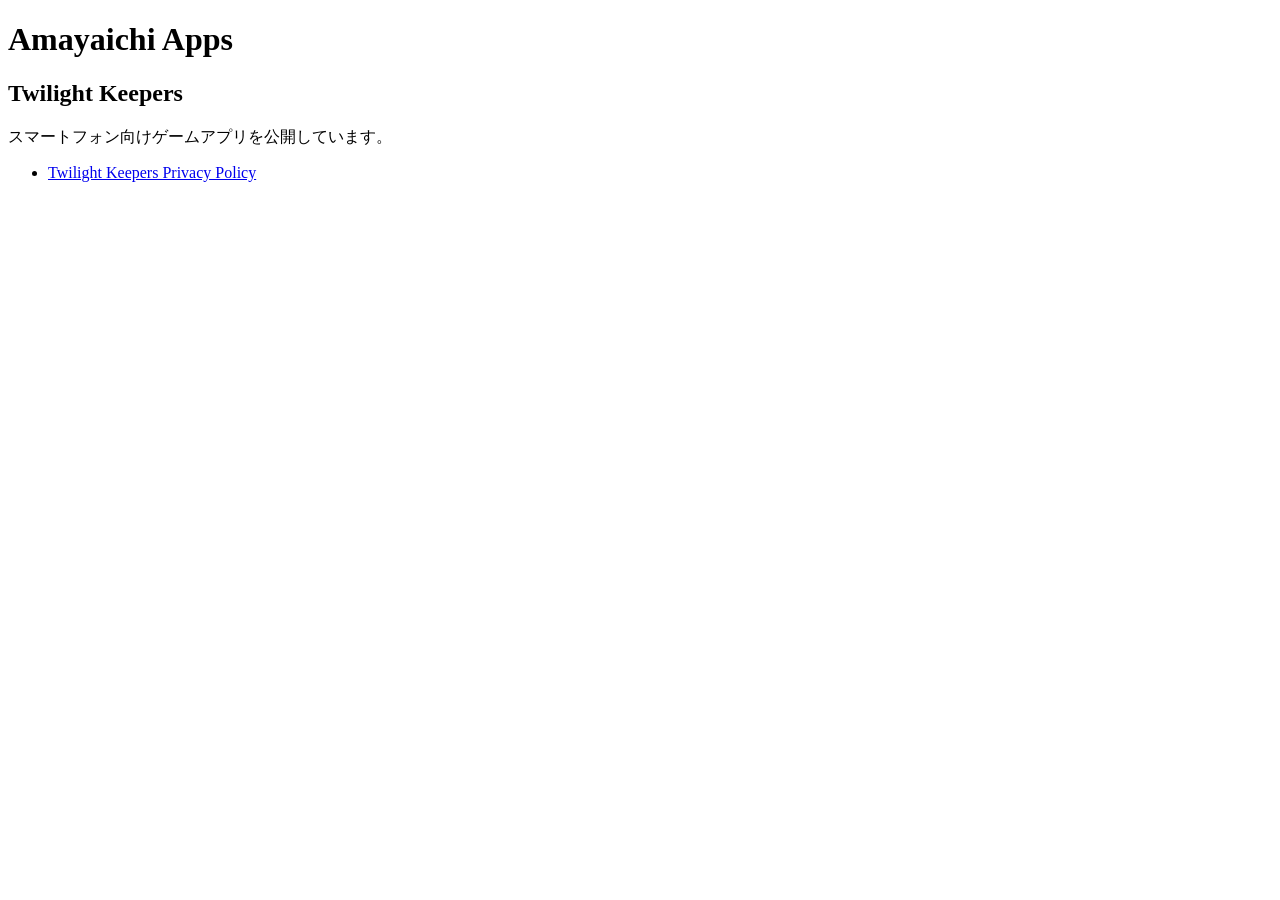
==== index.html @ 92163c18 "html add html add" ====
<!doctype html>
<html lang="ja">
  <head>
    <meta charset="utf-8" />
    <meta name="viewport" content="width=device-width, initial-scale=1" />
    <title>Amayaichi Apps</title>
  </head>
  <body>
    <h1>Amayaichi Apps</h1>
    <h2>Twilight Keepers</h2>
    <p>スマートフォン向けゲームアプリを公開しています。</p>

    <ul>
      <li>
        <a href="https://amayaichi.github.io/twilight-keepers-policy/">
          Twilight Keepers Privacy Policy
        </a>
      </li>
    </ul>
  </body>
</html>
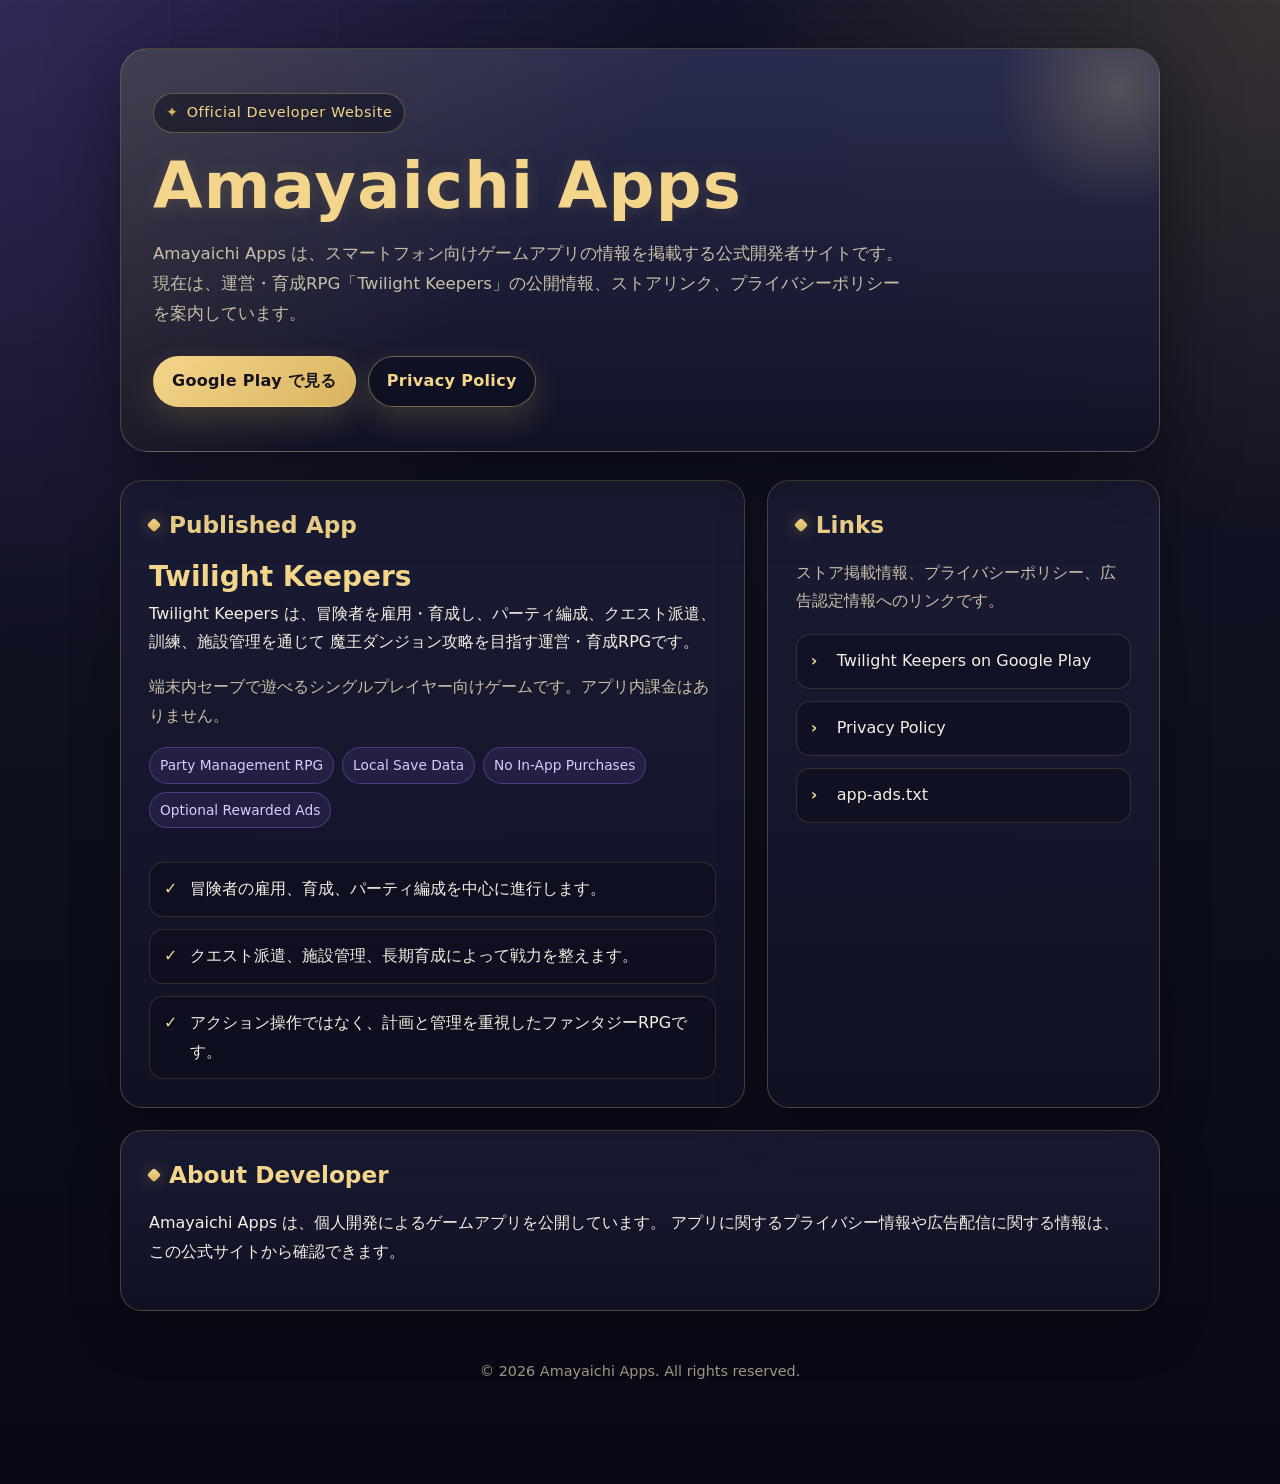
==== commit 8f76ab7a: "Improve developer website landing page" ====
--- a/index.html
+++ b/index.html
@@ -1,21 +1,388 @@
 <!doctype html>
 <html lang="ja">
-  <head>
-    <meta charset="utf-8" />
-    <meta name="viewport" content="width=device-width, initial-scale=1" />
-    <title>Amayaichi Apps</title>
-  </head>
-  <body>
-    <h1>Amayaichi Apps</h1>
-    <h2>Twilight Keepers</h2>
-    <p>スマートフォン向けゲームアプリを公開しています。</p>
-
-    <ul>
-      <li>
-        <a href="https://amayaichi.github.io/twilight-keepers-policy/">
-          Twilight Keepers Privacy Policy
-        </a>
-      </li>
-    </ul>
-  </body>
+<head>
+  <meta charset="utf-8">
+  <meta name="viewport" content="width=device-width, initial-scale=1">
+  <meta name="description" content="Amayaichi Apps の公式開発者サイト。スマートフォン向けゲーム Twilight Keepers の情報、Play Store、プライバシーポリシーへのリンクを掲載しています。">
+  <title>Amayaichi Apps</title>
+  <style>
+    :root {
+      --bg: #0f1020;
+      --bg-deep: #080914;
+      --panel: rgba(27, 29, 54, 0.92);
+      --panel-light: rgba(42, 45, 80, 0.88);
+      --text: #f4efe3;
+      --muted: #c9bfa8;
+      --line: rgba(218, 187, 112, 0.28);
+      --gold: #d9b45f;
+      --gold-light: #f3d58b;
+      --accent: #8e6de8;
+      --shadow: rgba(0, 0, 0, 0.45);
+    }
+
+    * {
+      box-sizing: border-box;
+    }
+
+    html {
+      background: var(--bg-deep);
+    }
+
+    body {
+      margin: 0;
+      min-height: 100vh;
+      font-family:
+        system-ui,
+        -apple-system,
+        BlinkMacSystemFont,
+        "Segoe UI",
+        "Noto Sans JP",
+        sans-serif;
+      line-height: 1.8;
+      color: var(--text);
+      background:
+        radial-gradient(circle at top left, rgba(142, 109, 232, 0.24), transparent 34%),
+        radial-gradient(circle at top right, rgba(217, 180, 95, 0.18), transparent 28%),
+        linear-gradient(180deg, #13142a 0%, #0f1020 45%, #080914 100%);
+    }
+
+    body::before {
+      content: "";
+      position: fixed;
+      inset: 0;
+      pointer-events: none;
+      background-image:
+        linear-gradient(rgba(255, 255, 255, 0.025) 1px, transparent 1px),
+        linear-gradient(90deg, rgba(255, 255, 255, 0.025) 1px, transparent 1px);
+      background-size: 42px 42px;
+      mask-image: linear-gradient(to bottom, rgba(0, 0, 0, 0.55), transparent 72%);
+    }
+
+    .page {
+      position: relative;
+      width: min(1040px, calc(100% - 32px));
+      margin: 0 auto;
+      padding: 48px 0 64px;
+    }
+
+    .hero {
+      position: relative;
+      overflow: hidden;
+      border: 1px solid var(--line);
+      border-radius: 28px;
+      padding: 44px 32px;
+      background:
+        linear-gradient(135deg, rgba(217, 180, 95, 0.14), transparent 42%),
+        linear-gradient(180deg, rgba(42, 45, 80, 0.96), rgba(18, 19, 38, 0.96));
+      box-shadow: 0 24px 80px var(--shadow);
+    }
+
+    .hero::after {
+      content: "";
+      position: absolute;
+      width: 260px;
+      height: 260px;
+      right: -90px;
+      top: -90px;
+      border-radius: 50%;
+      background: radial-gradient(circle, rgba(243, 213, 139, 0.22), transparent 66%);
+    }
+
+    .site-label {
+      display: inline-flex;
+      align-items: center;
+      gap: 8px;
+      margin-bottom: 18px;
+      padding: 6px 12px;
+      border: 1px solid rgba(217, 180, 95, 0.36);
+      border-radius: 999px;
+      color: var(--gold-light);
+      background: rgba(8, 9, 20, 0.42);
+      font-size: 0.9rem;
+      letter-spacing: 0.04em;
+    }
+
+    .site-label::before {
+      content: "✦";
+      color: var(--gold);
+    }
+
+    h1,
+    h2,
+    h3,
+    p {
+      margin-top: 0;
+    }
+
+    h1 {
+      margin-bottom: 16px;
+      font-size: clamp(2.2rem, 6vw, 4rem);
+      line-height: 1.12;
+      letter-spacing: 0.02em;
+      color: var(--gold-light);
+      text-shadow: 0 2px 16px rgba(217, 180, 95, 0.16);
+    }
+
+    .subtitle {
+      max-width: 760px;
+      margin-bottom: 0;
+      color: var(--muted);
+      font-size: 1.04rem;
+    }
+
+    .actions {
+      display: flex;
+      flex-wrap: wrap;
+      gap: 12px;
+      margin-top: 28px;
+    }
+
+    .button {
+      display: inline-flex;
+      align-items: center;
+      justify-content: center;
+      min-height: 46px;
+      padding: 10px 18px;
+      border: 1px solid rgba(243, 213, 139, 0.42);
+      border-radius: 999px;
+      color: #16111f;
+      background: linear-gradient(135deg, var(--gold-light), var(--gold));
+      text-decoration: none;
+      font-weight: 700;
+      letter-spacing: 0.02em;
+      box-shadow: 0 12px 30px rgba(217, 180, 95, 0.2);
+    }
+
+    .button.secondary {
+      color: var(--gold-light);
+      background: rgba(8, 9, 20, 0.36);
+    }
+
+    .button:hover {
+      filter: brightness(1.08);
+    }
+
+    .content {
+      display: grid;
+      grid-template-columns: 1.35fr 0.85fr;
+      gap: 22px;
+      margin-top: 28px;
+    }
+
+    .card {
+      border: 1px solid var(--line);
+      border-radius: 22px;
+      padding: 28px;
+      background:
+        linear-gradient(180deg, var(--panel), rgba(17, 18, 36, 0.94));
+      box-shadow: 0 18px 50px rgba(0, 0, 0, 0.28);
+    }
+
+    .section-title {
+      display: flex;
+      align-items: center;
+      gap: 10px;
+      margin-bottom: 18px;
+      color: var(--gold-light);
+      font-size: 1.45rem;
+      line-height: 1.35;
+    }
+
+    .section-title::before {
+      content: "";
+      display: inline-block;
+      width: 10px;
+      height: 10px;
+      border-radius: 2px;
+      background: linear-gradient(135deg, var(--gold-light), var(--gold));
+      box-shadow: 0 0 16px rgba(217, 180, 95, 0.45);
+      transform: rotate(45deg);
+      flex: 0 0 auto;
+    }
+
+    .note,
+    .small {
+      color: var(--muted);
+    }
+
+    .summary-list,
+    .link-list {
+      display: grid;
+      gap: 12px;
+      margin: 18px 0 0;
+      padding: 0;
+      list-style: none;
+    }
+
+    .summary-list li,
+    .link-list a {
+      position: relative;
+      display: block;
+      padding: 12px 14px 12px 40px;
+      border: 1px solid rgba(217, 180, 95, 0.18);
+      border-radius: 14px;
+      background: rgba(8, 9, 20, 0.32);
+      color: var(--text);
+      text-decoration: none;
+    }
+
+    .summary-list li::before,
+    .link-list a::before {
+      position: absolute;
+      left: 14px;
+      top: 12px;
+      color: var(--gold-light);
+      font-weight: 700;
+    }
+
+    .summary-list li::before {
+      content: "✓";
+    }
+
+    .link-list a::before {
+      content: "›";
+    }
+
+    .link-list a:hover {
+      border-color: rgba(243, 213, 139, 0.52);
+      color: var(--gold-light);
+    }
+
+    .app-card {
+      display: grid;
+      gap: 16px;
+    }
+
+    .app-name {
+      margin-bottom: 6px;
+      color: var(--gold-light);
+      font-size: 1.75rem;
+      line-height: 1.25;
+    }
+
+    .badge-row {
+      display: flex;
+      flex-wrap: wrap;
+      gap: 8px;
+      margin-top: 14px;
+    }
+
+    .badge {
+      display: inline-flex;
+      align-items: center;
+      padding: 5px 10px;
+      border: 1px solid rgba(142, 109, 232, 0.36);
+      border-radius: 999px;
+      color: #d8cdfc;
+      background: rgba(142, 109, 232, 0.12);
+      font-size: 0.86rem;
+    }
+
+    .footer {
+      margin-top: 28px;
+      padding: 20px;
+      text-align: center;
+      color: #9f947f;
+      font-size: 0.9rem;
+    }
+
+    .footer a {
+      color: var(--gold-light);
+      text-decoration: none;
+      border-bottom: 1px solid rgba(243, 213, 139, 0.36);
+    }
+
+    @media (max-width: 780px) {
+      .page {
+        width: min(100% - 20px, 1040px);
+        padding: 24px 0 40px;
+      }
+
+      .hero {
+        padding: 30px 20px;
+        border-radius: 20px;
+      }
+
+      .content {
+        grid-template-columns: 1fr;
+      }
+
+      .card {
+        padding: 22px 18px;
+        border-radius: 18px;
+      }
+
+      .section-title {
+        font-size: 1.25rem;
+      }
+    }
+  </style>
+</head>
+<body>
+  <main class="page">
+    <section class="hero">
+      <div class="site-label">Official Developer Website</div>
+      <h1>Amayaichi Apps</h1>
+      <p class="subtitle">
+        Amayaichi Apps は、スマートフォン向けゲームアプリの情報を掲載する公式開発者サイトです。
+        現在は、運営・育成RPG「Twilight Keepers」の公開情報、ストアリンク、プライバシーポリシーを案内しています。
+      </p>
+      <div class="actions">
+        <a class="button" href="https://play.google.com/store/apps/details?id=com.amayaichi.twilightkeepers" target="_blank" rel="noopener noreferrer">Google Play で見る</a>
+        <a class="button secondary" href="https://amayaichi.github.io/twilight-keepers-policy/">Privacy Policy</a>
+      </div>
+    </section>
+
+    <div class="content">
+      <section class="card app-card">
+        <div>
+          <h2 class="section-title">Published App</h2>
+          <h3 class="app-name">Twilight Keepers</h3>
+          <p>
+            Twilight Keepers は、冒険者を雇用・育成し、パーティ編成、クエスト派遣、訓練、施設管理を通じて
+            魔王ダンジョン攻略を目指す運営・育成RPGです。
+          </p>
+          <p class="note">
+            端末内セーブで遊べるシングルプレイヤー向けゲームです。アプリ内課金はありません。
+          </p>
+          <div class="badge-row" aria-label="App features">
+            <span class="badge">Party Management RPG</span>
+            <span class="badge">Local Save Data</span>
+            <span class="badge">No In-App Purchases</span>
+            <span class="badge">Optional Rewarded Ads</span>
+          </div>
+        </div>
+        <ul class="summary-list">
+          <li>冒険者の雇用、育成、パーティ編成を中心に進行します。</li>
+          <li>クエスト派遣、施設管理、長期育成によって戦力を整えます。</li>
+          <li>アクション操作ではなく、計画と管理を重視したファンタジーRPGです。</li>
+        </ul>
+      </section>
+
+      <aside class="card">
+        <h2 class="section-title">Links</h2>
+        <p class="small">
+          ストア掲載情報、プライバシーポリシー、広告認定情報へのリンクです。
+        </p>
+        <nav class="link-list" aria-label="Developer links">
+          <a href="https://play.google.com/store/apps/details?id=com.amayaichi.twilightkeepers" target="_blank" rel="noopener noreferrer">Twilight Keepers on Google Play</a>
+          <a href="https://amayaichi.github.io/twilight-keepers-policy/">Privacy Policy</a>
+          <a href="https://amayaichi.github.io/app-ads.txt">app-ads.txt</a>
+        </nav>
+      </aside>
+    </div>
+
+    <section class="card" style="margin-top: 22px;">
+      <h2 class="section-title">About Developer</h2>
+      <p>
+        Amayaichi Apps は、個人開発によるゲームアプリを公開しています。
+        アプリに関するプライバシー情報や広告配信に関する情報は、この公式サイトから確認できます。
+      </p>
+    </section>
+
+    <footer class="footer">
+      <p>© 2026 Amayaichi Apps. All rights reserved.</p>
+    </footer>
+  </main>
+</body>
 </html>
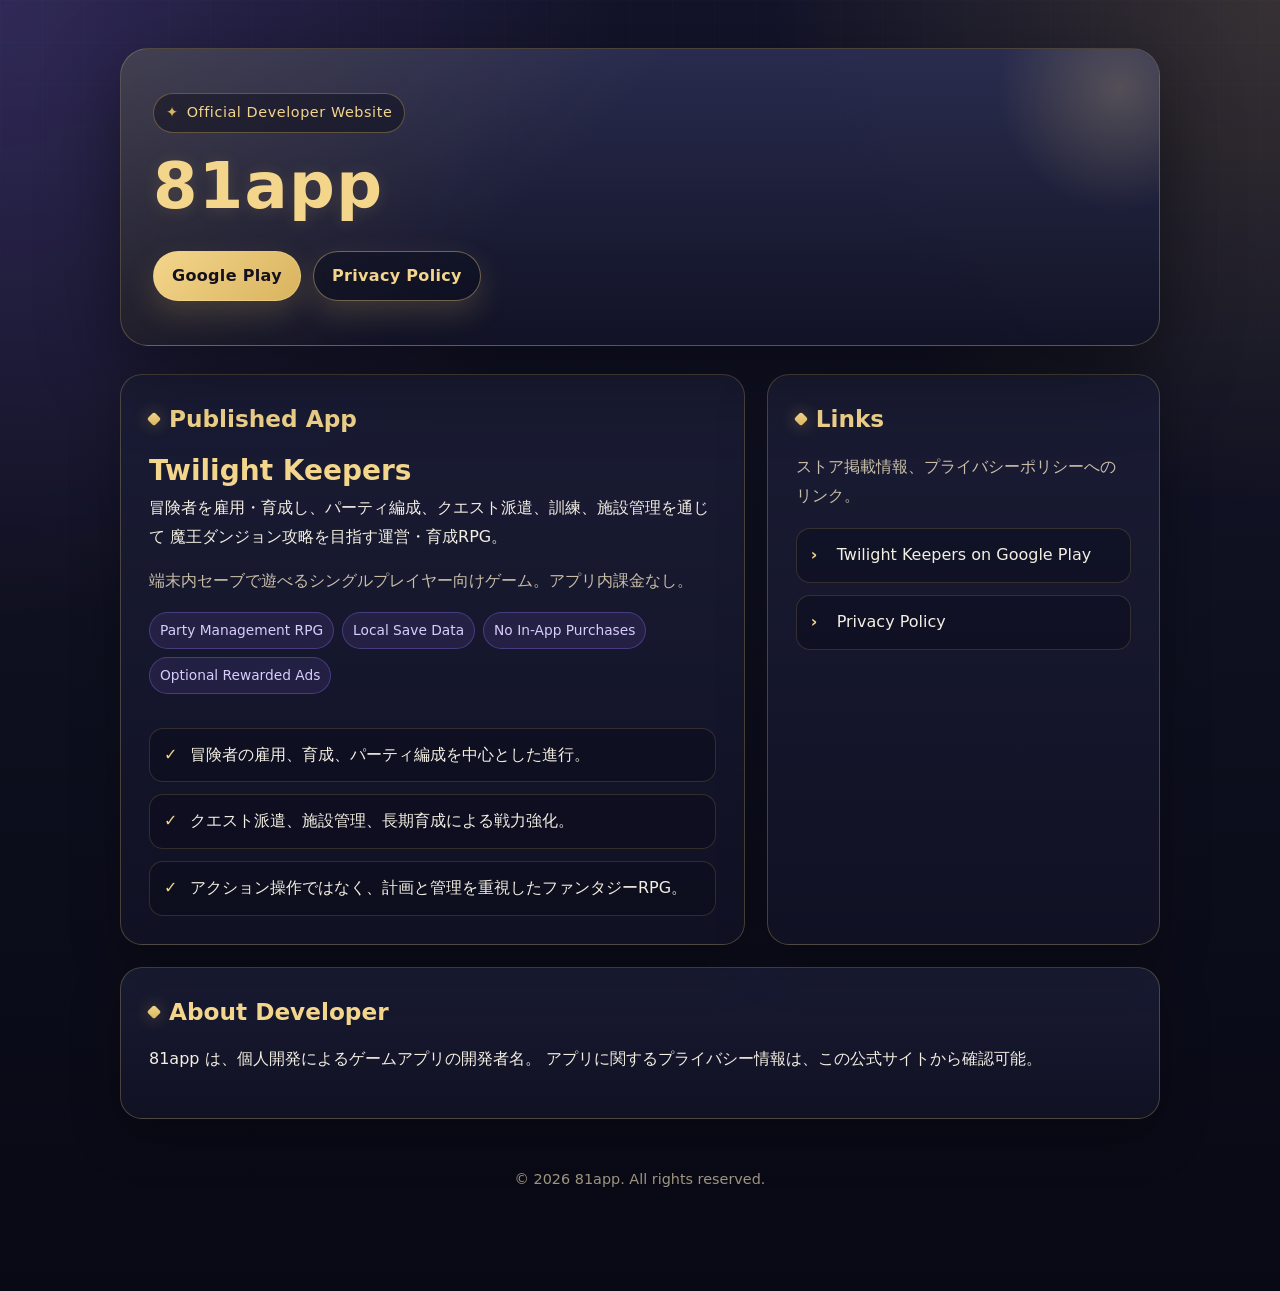
==== commit fc324376: "Update developer site copy and links" ====
--- a/index.html
+++ b/index.html
@@ -3,8 +3,8 @@
 <head>
   <meta charset="utf-8">
   <meta name="viewport" content="width=device-width, initial-scale=1">
-  <meta name="description" content="Amayaichi Apps の公式開発者サイト。スマートフォン向けゲーム Twilight Keepers の情報、Play Store、プライバシーポリシーへのリンクを掲載しています。">
-  <title>Amayaichi Apps</title>
+  <meta name="description" content="81app 公式開発者サイト。スマートフォン向けゲーム Twilight Keepers の情報、Play Store、プライバシーポリシーへのリンクを掲載。">
+  <title>81app</title>
   <style>
     :root {
       --bg: #0f1020;
@@ -123,13 +123,6 @@
       text-shadow: 0 2px 16px rgba(217, 180, 95, 0.16);
     }
 
-    .subtitle {
-      max-width: 760px;
-      margin-bottom: 0;
-      color: var(--muted);
-      font-size: 1.04rem;
-    }
-
     .actions {
       display: flex;
       flex-wrap: wrap;
@@ -322,13 +315,9 @@
   <main class="page">
     <section class="hero">
       <div class="site-label">Official Developer Website</div>
-      <h1>Amayaichi Apps</h1>
-      <p class="subtitle">
-        Amayaichi Apps は、スマートフォン向けゲームアプリの情報を掲載する公式開発者サイトです。
-        現在は、運営・育成RPG「Twilight Keepers」の公開情報、ストアリンク、プライバシーポリシーを案内しています。
-      </p>
+      <h1>81app</h1>
       <div class="actions">
-        <a class="button" href="https://play.google.com/store/apps/details?id=com.amayaichi.twilightkeepers" target="_blank" rel="noopener noreferrer">Google Play で見る</a>
+        <a class="button" href="https://play.google.com/store/apps/details?id=com.amayaichi.twilightkeepers" target="_blank" rel="noopener noreferrer">Google Play</a>
         <a class="button secondary" href="https://amayaichi.github.io/twilight-keepers-policy/">Privacy Policy</a>
       </div>
     </section>
@@ -339,11 +328,11 @@
           <h2 class="section-title">Published App</h2>
           <h3 class="app-name">Twilight Keepers</h3>
           <p>
-            Twilight Keepers は、冒険者を雇用・育成し、パーティ編成、クエスト派遣、訓練、施設管理を通じて
-            魔王ダンジョン攻略を目指す運営・育成RPGです。
+            冒険者を雇用・育成し、パーティ編成、クエスト派遣、訓練、施設管理を通じて
+            魔王ダンジョン攻略を目指す運営・育成RPG。
           </p>
           <p class="note">
-            端末内セーブで遊べるシングルプレイヤー向けゲームです。アプリ内課金はありません。
+            端末内セーブで遊べるシングルプレイヤー向けゲーム。アプリ内課金なし。
           </p>
           <div class="badge-row" aria-label="App features">
             <span class="badge">Party Management RPG</span>
@@ -353,21 +342,20 @@
           </div>
         </div>
         <ul class="summary-list">
-          <li>冒険者の雇用、育成、パーティ編成を中心に進行します。</li>
-          <li>クエスト派遣、施設管理、長期育成によって戦力を整えます。</li>
-          <li>アクション操作ではなく、計画と管理を重視したファンタジーRPGです。</li>
+          <li>冒険者の雇用、育成、パーティ編成を中心とした進行。</li>
+          <li>クエスト派遣、施設管理、長期育成による戦力強化。</li>
+          <li>アクション操作ではなく、計画と管理を重視したファンタジーRPG。</li>
         </ul>
       </section>
 
       <aside class="card">
         <h2 class="section-title">Links</h2>
         <p class="small">
-          ストア掲載情報、プライバシーポリシー、広告認定情報へのリンクです。
+          ストア掲載情報、プライバシーポリシーへのリンク。
         </p>
         <nav class="link-list" aria-label="Developer links">
           <a href="https://play.google.com/store/apps/details?id=com.amayaichi.twilightkeepers" target="_blank" rel="noopener noreferrer">Twilight Keepers on Google Play</a>
           <a href="https://amayaichi.github.io/twilight-keepers-policy/">Privacy Policy</a>
-          <a href="https://amayaichi.github.io/app-ads.txt">app-ads.txt</a>
         </nav>
       </aside>
     </div>
@@ -375,13 +363,13 @@
     <section class="card" style="margin-top: 22px;">
       <h2 class="section-title">About Developer</h2>
       <p>
-        Amayaichi Apps は、個人開発によるゲームアプリを公開しています。
-        アプリに関するプライバシー情報や広告配信に関する情報は、この公式サイトから確認できます。
+        81app は、個人開発によるゲームアプリの開発者名。
+        アプリに関するプライバシー情報は、この公式サイトから確認可能。
       </p>
     </section>
 
     <footer class="footer">
-      <p>© 2026 Amayaichi Apps. All rights reserved.</p>
+      <p>© 2026 81app. All rights reserved.</p>
     </footer>
   </main>
 </body>
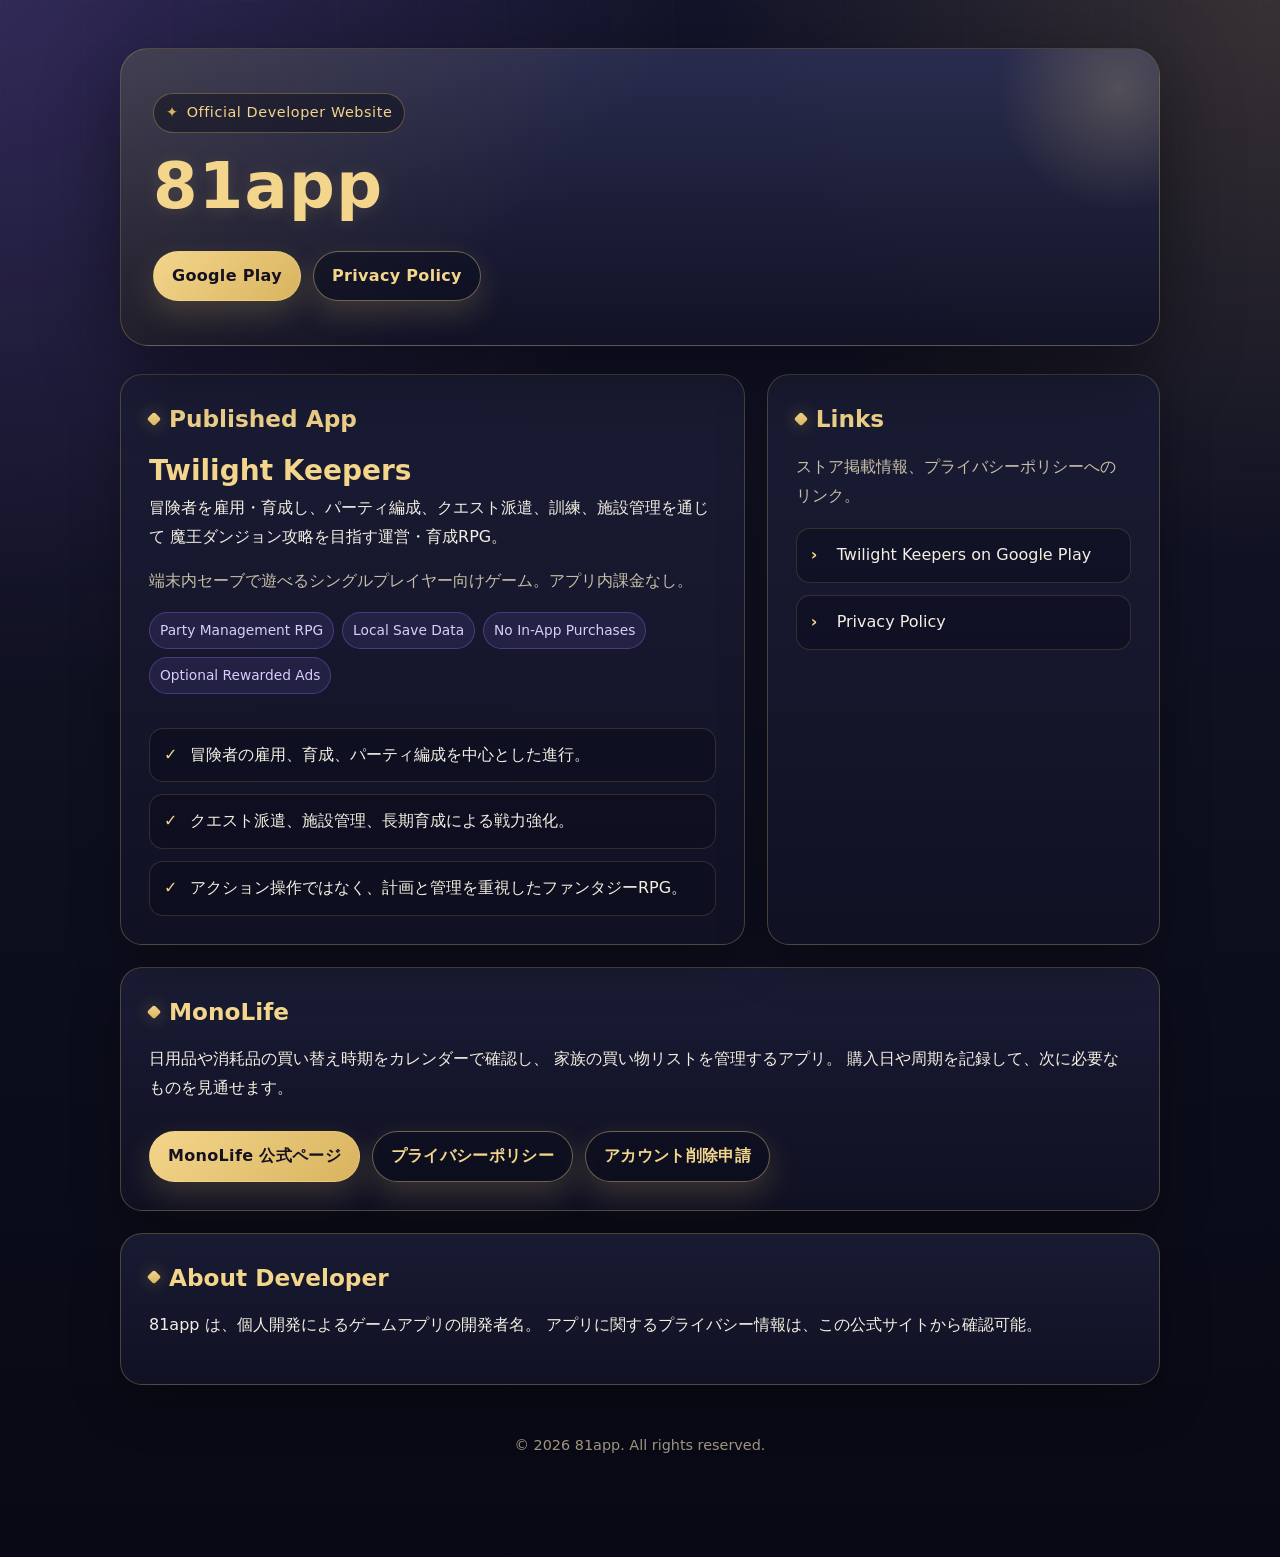
==== commit b98c8393: "docs(site): link MonoLife pages from existing 81app home" ====
--- a/index.html
+++ b/index.html
@@ -360,6 +360,21 @@
       </aside>
     </div>
 
+
+    <section class="card" style="margin-top: 22px;" aria-labelledby="monolife-title">
+      <h2 class="section-title" id="monolife-title">MonoLife</h2>
+      <p>
+        日用品や消耗品の買い替え時期をカレンダーで確認し、
+        家族の買い物リストを管理するアプリ。
+        購入日や周期を記録して、次に必要なものを見通せます。
+      </p>
+      <div class="actions">
+        <a class="button" href="./monolife/">MonoLife 公式ページ</a>
+        <a class="button secondary" href="./monolife/privacy-policy/">プライバシーポリシー</a>
+        <a class="button secondary" href="./monolife/account-deletion/">アカウント削除申請</a>
+      </div>
+    </section>
+
     <section class="card" style="margin-top: 22px;">
       <h2 class="section-title">About Developer</h2>
       <p>
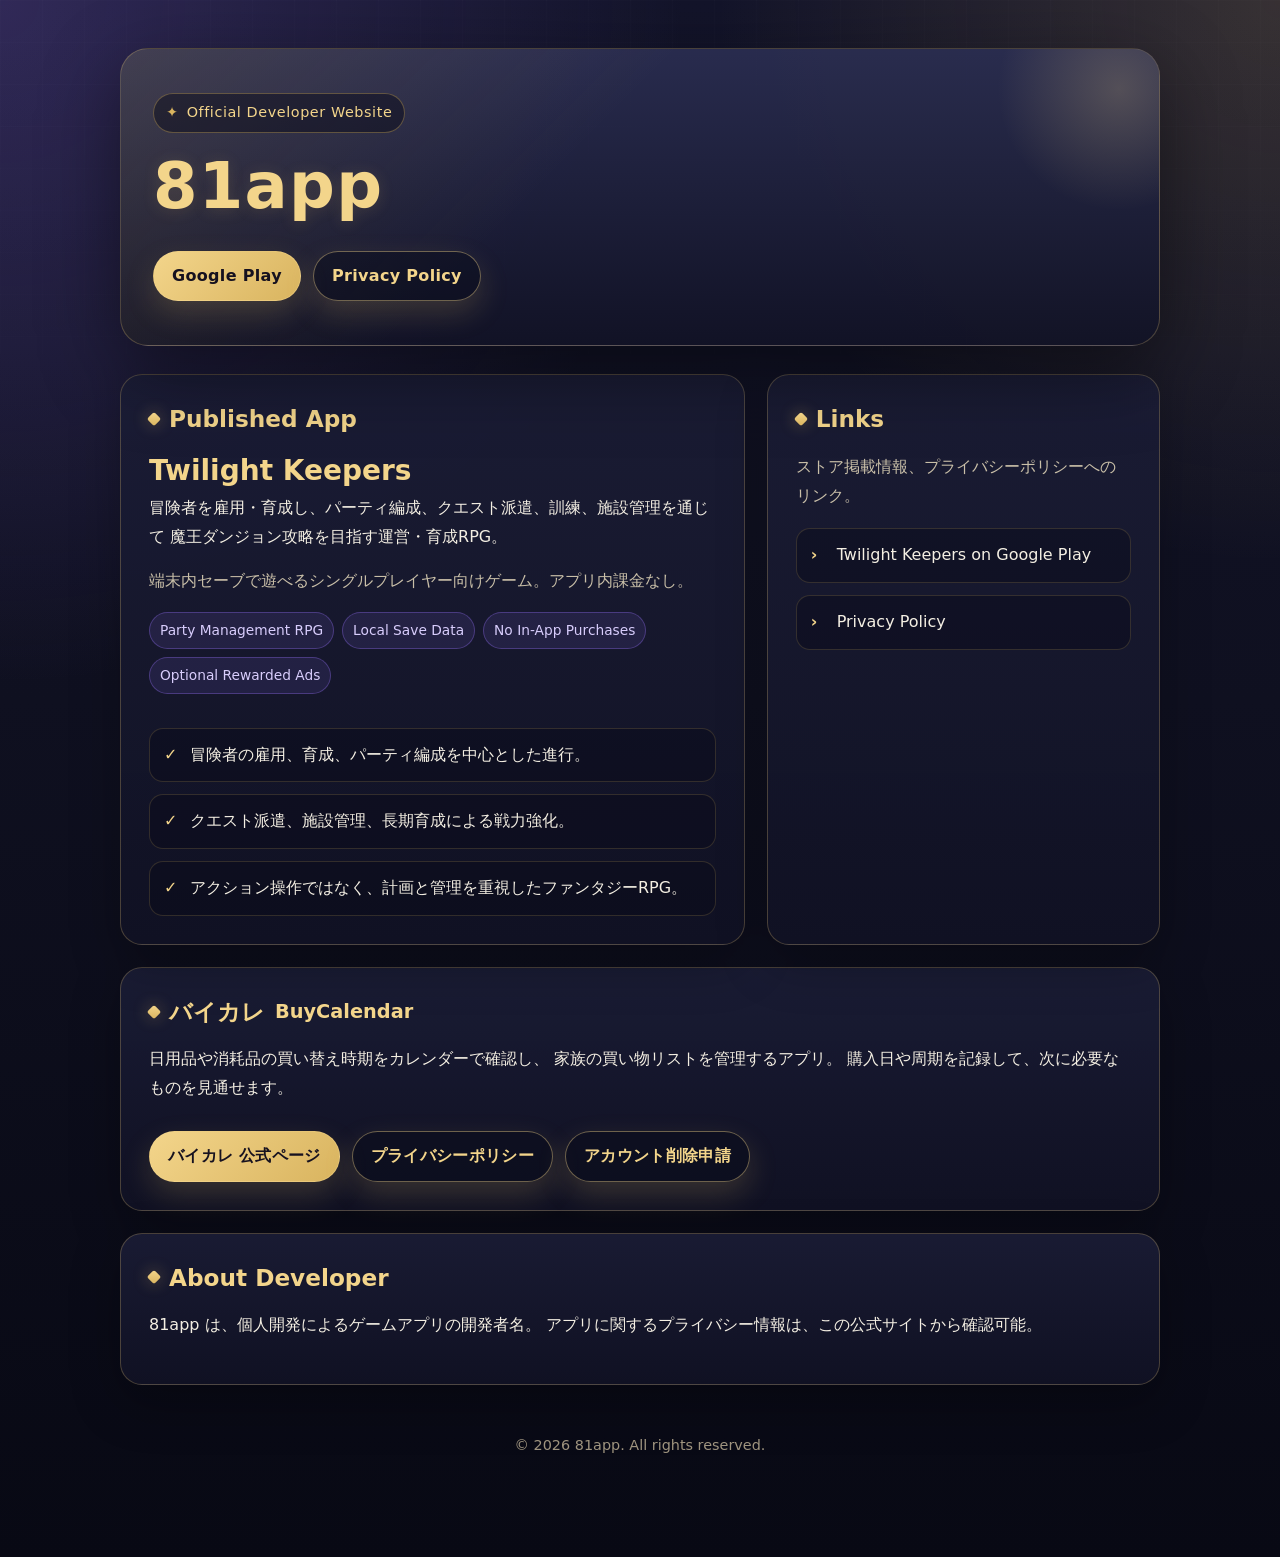
==== commit 0ad9a729: "site: update existing Draft pages to BuyCalendar (バイカレ) branding" ====
--- a/index.html
+++ b/index.html
@@ -362,14 +362,14 @@
 
 
     <section class="card" style="margin-top: 22px;" aria-labelledby="monolife-title">
-      <h2 class="section-title" id="monolife-title">MonoLife</h2>
+      <h2 class="section-title" id="monolife-title">バイカレ <small>BuyCalendar</small></h2>
       <p>
         日用品や消耗品の買い替え時期をカレンダーで確認し、
         家族の買い物リストを管理するアプリ。
         購入日や周期を記録して、次に必要なものを見通せます。
       </p>
       <div class="actions">
-        <a class="button" href="./monolife/">MonoLife 公式ページ</a>
+        <a class="button" href="./monolife/">バイカレ 公式ページ</a>
         <a class="button secondary" href="./monolife/privacy-policy/">プライバシーポリシー</a>
         <a class="button secondary" href="./monolife/account-deletion/">アカウント削除申請</a>
       </div>
